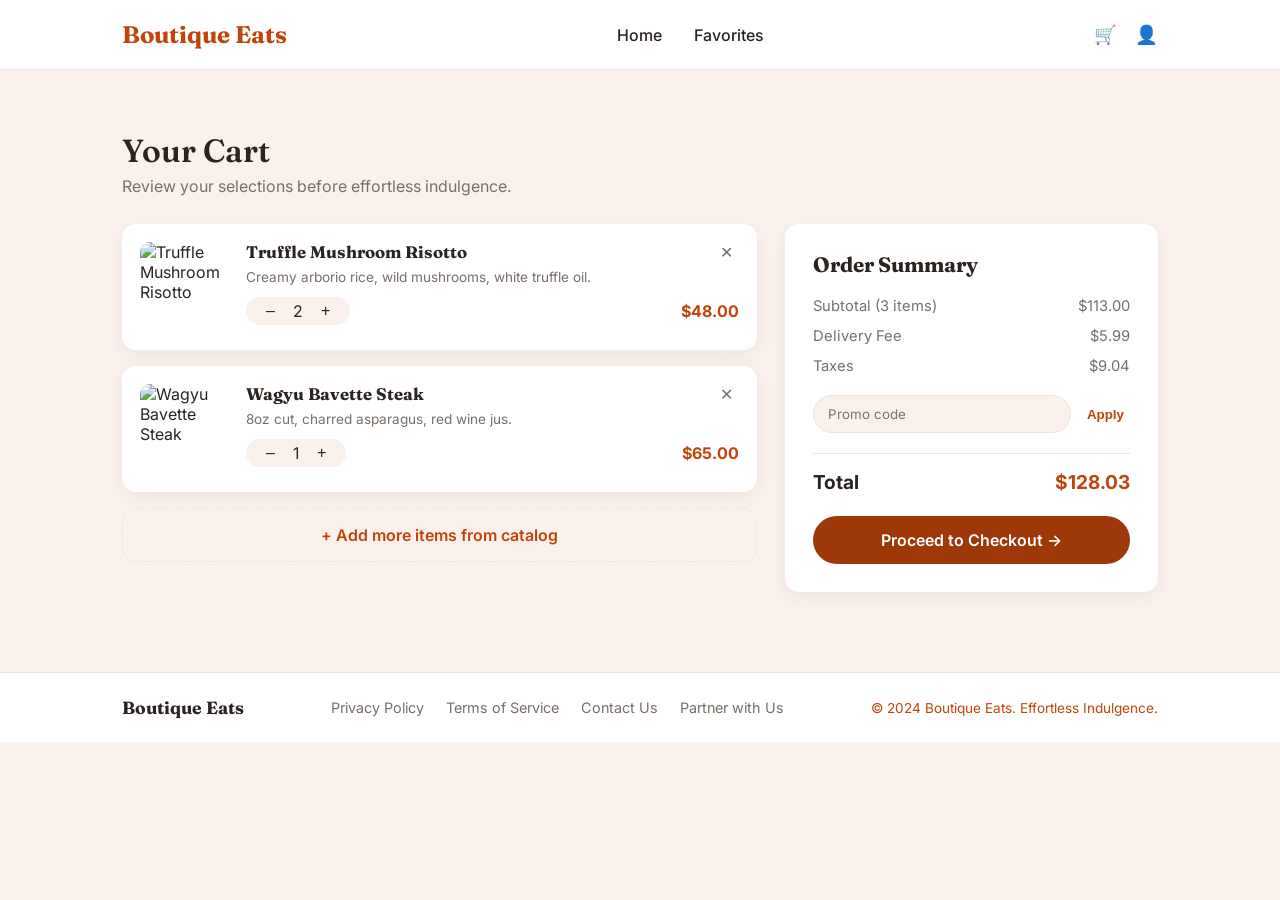
==== cart.html @ 062fc543 "second commit style" ====
<!DOCTYPE html>
<html lang="en">

<head>
    <meta charset="UTF-8">
    <meta name="viewport" content="width=device-width, initial-scale=1.0">
    <title>Your Cart - Boutique Eats</title>
    <link rel="preconnect" href="https://fonts.googleapis.com">
    <link
        href="https://fonts.googleapis.com/css2?family=Fraunces:wght@500;600;700&family=Inter:wght@400;500;600&display=swap"
        rel="stylesheet">
    <link rel="stylesheet" href="cart.css">
</head>

<body>

    <header class="site-header">
        <div class="header-inner">
            <a class="logo" href="index.html">Boutique Eats</a>
            <nav class="main-nav">
                <a href="index.html" class="nav-link">Home</a>
                <a href="favorites.html" class="nav-link">Favorites</a>
            </nav>
            <div class="header-icons">
                <a href="cart.html" class="icon-btn" aria-label="Cart">🛒</a>
                <a href="#" class="icon-btn" aria-label="Account">👤</a>
            </div>
        </div>
    </header>

    <main class="page">
        <h1 class="page-title">Your Cart</h1>
        <p class="page-subtitle">Review your selections before effortless indulgence.</p>

        <div class="cart-layout">
            <div class="cart-items">

                <article class="cart-item" data-price="24.00" data-qty="2">
                    <img src="https://images.unsplash.com/photo-1476124369491-e7addf5db371?w=200"
                        alt="Truffle Mushroom Risotto">
                    <div class="cart-item-info">
                        <div class="cart-item-top">
                            <h3>Truffle Mushroom Risotto</h3>
                            <button class="remove-btn" aria-label="Remove item">✕</button>
                        </div>
                        <p class="cart-item-desc">Creamy arborio rice, wild mushrooms, white truffle oil.</p>
                        <div class="cart-item-bottom">
                            <div class="qty-control">
                                <button class="qty-btn minus">–</button>
                                <span class="qty-value">2</span>
                                <button class="qty-btn plus">+</button>
                            </div>
                            <span class="line-price">$48.00</span>
                        </div>
                    </div>
                </article>

                <article class="cart-item" data-price="65.00" data-qty="1">
                    <img src="https://images.unsplash.com/photo-1544025162-d76694265947?w=200"
                        alt="Wagyu Bavette Steak">
                    <div class="cart-item-info">
                        <div class="cart-item-top">
                            <h3>Wagyu Bavette Steak</h3>
                            <button class="remove-btn" aria-label="Remove item">✕</button>
                        </div>
                        <p class="cart-item-desc">8oz cut, charred asparagus, red wine jus.</p>
                        <div class="cart-item-bottom">
                            <div class="qty-control">
                                <button class="qty-btn minus">–</button>
                                <span class="qty-value">1</span>
                                <button class="qty-btn plus">+</button>
                            </div>
                            <span class="line-price">$65.00</span>
                        </div>
                    </div>
                </article>

                <a href="index.html" class="add-more">+ Add more items from catalog</a>
            </div>

            <aside class="order-summary">
                <h2>Order Summary</h2>
                <div class="summary-row">
                    <span>Subtotal (<span id="item-count">3</span> items)</span>
                    <span id="subtotal">$113.00</span>
                </div>
                <div class="summary-row">
                    <span>Delivery Fee</span>
                    <span>$5.99</span>
                </div>
                <div class="summary-row">
                    <span>Taxes</span>
                    <span id="taxes">$9.04</span>
                </div>

                <div class="promo-row">
                    <input type="text" placeholder="Promo code">
                    <button class="apply-btn">Apply</button>
                </div>

                <div class="summary-total">
                    <span>Total</span>
                    <span id="total">$128.03</span>
                </div>

                <a href="checkout.html" class="checkout-btn">Proceed to Checkout →</a>
            </aside>
        </div>
    </main>

    <footer class="site-footer">
        <div class="footer-inner">
            <span class="footer-logo">Boutique Eats</span>
            <nav class="footer-links">
                <a href="#">Privacy Policy</a>
                <a href="#">Terms of Service</a>
                <a href="#">Contact Us</a>
                <a href="#">Partner with Us</a>
            </nav>
            <span class="footer-copy">© 2024 Boutique Eats. Effortless Indulgence.</span>
        </div>
    </footer>


</body>

</html>
---- cart.css ----
:root {
  --bg: #FBF1EC;
  --card-bg: #FFFFFF;
  --accent: #C1440C;
  --accent-dark: #9E3809;
  --text-dark: #2B2320;
  --text-muted: #7A6F68;
  --border: #EFE3DC;
  --shadow: 0 6px 20px rgba(43, 35, 32, 0.06);
  font-family: 'Inter', sans-serif;
}

* { box-sizing: border-box; }

body {
  margin: 0;
  background: var(--bg);
  color: var(--text-dark);
}

a { text-decoration: none; color: inherit; }

.site-header {
  background: var(--card-bg);
  border-bottom: 1px solid var(--border);
}

.header-inner {
  max-width: 1100px;
  margin: 0 auto;
  padding: 20px 32px;
  display: flex;
  align-items: center;
  justify-content: space-between;
}

.logo {
  font-family: 'Fraunces', serif;
  font-weight: 700;
  font-size: 1.5rem;
  color: var(--accent);
}

.main-nav { display: flex; gap: 32px; }
.nav-link { font-weight: 500; color: var(--text-dark); }
.header-icons { display: flex; gap: 18px; font-size: 1.15rem; }
.icon-btn { color: var(--accent); }

.page {
  max-width: 1100px;
  margin: 0 auto;
  padding: 40px 32px 80px;
}

.page-title {
  font-family: 'Fraunces', serif;
  font-size: 2rem;
  font-weight: 600;
  margin-bottom: 6px;
}

.page-subtitle {
  color: var(--text-muted);
  margin: 0 0 28px;
}

.cart-layout {
  display: grid;
  grid-template-columns: 1.7fr 1fr;
  gap: 28px;
  align-items: start;
}

.cart-items {
  display: flex;
  flex-direction: column;
  gap: 16px;
}

.cart-item {
  background: var(--card-bg);
  border-radius: 14px;
  box-shadow: var(--shadow);
  padding: 18px;
  display: flex;
  gap: 16px;
}

.cart-item img {
  width: 90px;
  height: 90px;
  border-radius: 10px;
  object-fit: cover;
  flex-shrink: 0;
}

.cart-item-info {
  flex: 1;
  display: flex;
  flex-direction: column;
  gap: 6px;
}

.cart-item-top {
  display: flex;
  justify-content: space-between;
  align-items: flex-start;
}

.cart-item-top h3 {
  font-family: 'Fraunces', serif;
  font-size: 1.05rem;
  margin: 0;
}

.remove-btn {
  border: none;
  background: none;
  color: var(--text-muted);
  cursor: pointer;
  font-size: 1rem;
}

.cart-item-desc {
  color: var(--text-muted);
  font-size: 0.85rem;
  margin: 0;
}

.cart-item-bottom {
  display: flex;
  justify-content: space-between;
  align-items: center;
  margin-top: 6px;
}

.qty-control {
  display: flex;
  align-items: center;
  gap: 12px;
  background: var(--bg);
  border-radius: 999px;
  padding: 4px 14px;
}

.qty-btn {
  border: none;
  background: none;
  cursor: pointer;
  font-size: 1rem;
  color: var(--text-dark);
}

.line-price {
  color: var(--accent);
  font-weight: 700;
}

.add-more {
  border: 1.5px dashed var(--border);
  border-radius: 14px;
  text-align: center;
  padding: 16px;
  color: var(--accent);
  font-weight: 600;
}

.order-summary {
  background: var(--card-bg);
  border-radius: 14px;
  box-shadow: var(--shadow);
  padding: 28px;
}

.order-summary h2 {
  font-family: 'Fraunces', serif;
  font-size: 1.3rem;
  margin: 0 0 20px;
}

.summary-row {
  display: flex;
  justify-content: space-between;
  color: var(--text-muted);
  font-size: 0.92rem;
  margin-bottom: 12px;
}

.promo-row {
  display: flex;
  gap: 10px;
  margin: 20px 0;
}

.promo-row input {
  flex: 1;
  padding: 10px 14px;
  border-radius: 999px;
  border: 1px solid var(--border);
  background: var(--bg);
  font-family: inherit;
}

.apply-btn {
  border: none;
  background: none;
  color: var(--accent);
  font-weight: 700;
  cursor: pointer;
}

.summary-total {
  display: flex;
  justify-content: space-between;
  align-items: center;
  font-weight: 700;
  font-size: 1.2rem;
  padding-top: 16px;
  border-top: 1px solid var(--border);
  margin-bottom: 22px;
}

.summary-total span:last-child { color: var(--accent); }

.checkout-btn {
  display: block;
  text-align: center;
  background: var(--accent-dark);
  color: #fff;
  border: none;
  padding: 14px;
  border-radius: 999px;
  font-weight: 600;
  cursor: pointer;
  transition: background 0.15s ease;
}

.checkout-btn:hover { background: var(--accent); }

.site-footer {
  background: var(--card-bg);
  border-top: 1px solid var(--border);
}

.footer-inner {
  max-width: 1100px;
  margin: 0 auto;
  padding: 24px 32px;
  display: flex;
  align-items: center;
  justify-content: space-between;
  flex-wrap: wrap;
  gap: 12px;
}

.footer-logo { font-family: 'Fraunces', serif; font-weight: 700; font-size: 1.1rem; }
.footer-links { display: flex; gap: 22px; color: var(--text-muted); font-size: 0.9rem; }
.footer-copy { color: var(--accent); font-size: 0.85rem; }

@media (max-width: 760px) {
  .cart-layout { grid-template-columns: 1fr; }
  .header-inner, .footer-inner { flex-direction: column; gap: 14px; }
}
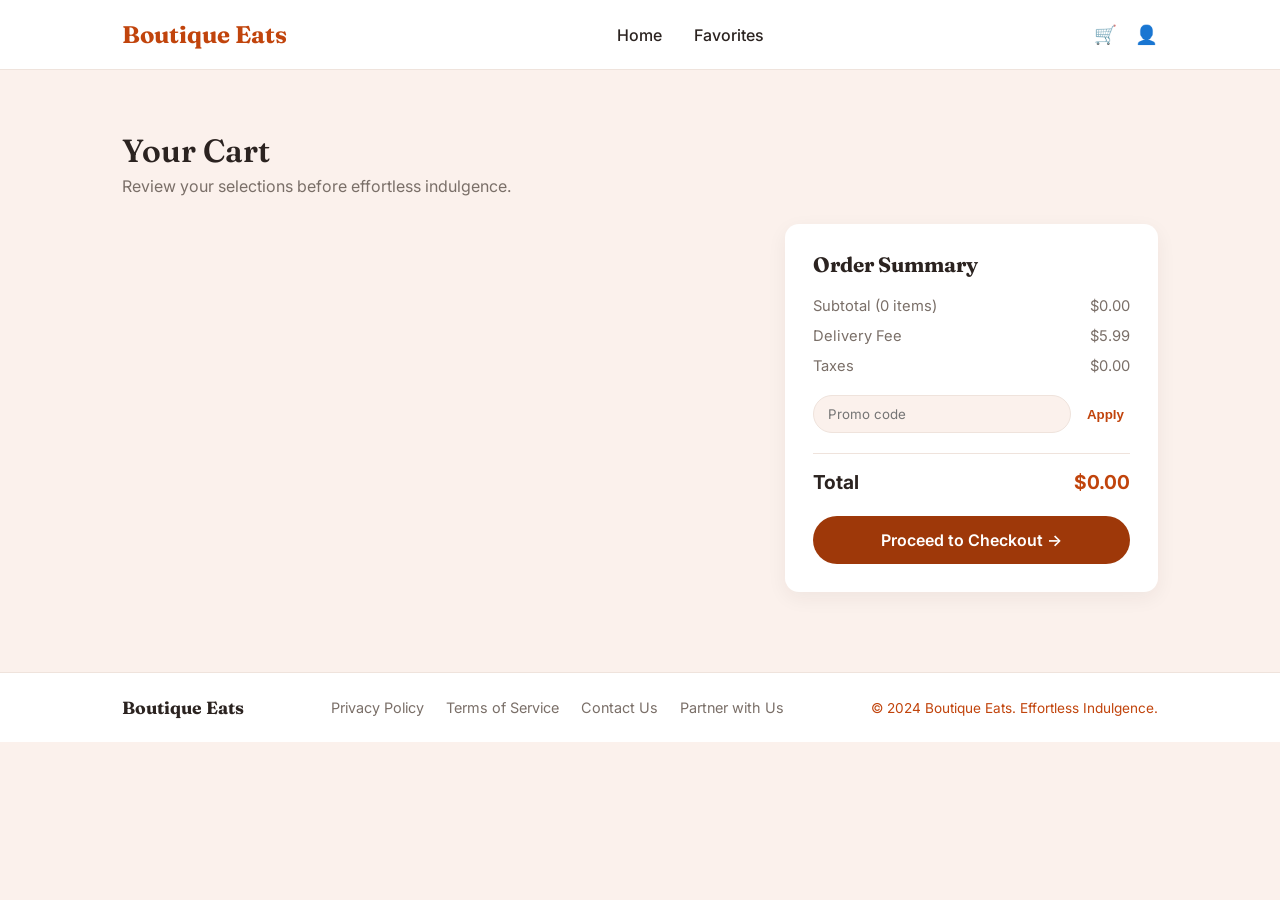
==== commit fa31876f: "second commit" ====
--- a/cart.html
+++ b/cart.html
@@ -1,5 +1,5 @@
 <!DOCTYPE html>
-<html lang="en">
+<html lang="ru">
 
 <head>
     <meta charset="UTF-8">
@@ -7,7 +7,7 @@
     <title>Your Cart - Boutique Eats</title>
     <link rel="preconnect" href="https://fonts.googleapis.com">
     <link
-        href="https://fonts.googleapis.com/css2?family=Fraunces:wght@500;600;700&family=Inter:wght@400;500;600&display=swap"
+        href="https://fonts.googleapis.com/css2?family=Fraunces:wght@600;700&family=Inter:wght@400;500;600&display=swap"
         rel="stylesheet">
     <link rel="stylesheet" href="cart.css">
 </head>
@@ -22,8 +22,8 @@
                 <a href="favorites.html" class="nav-link">Favorites</a>
             </nav>
             <div class="header-icons">
-                <a href="cart.html" class="icon-btn" aria-label="Cart">🛒</a>
-                <a href="#" class="icon-btn" aria-label="Account">👤</a>
+                <a href="cart.html" class="icon-btn">🛒</a>
+                <a href="#" class="icon-btn">👤</a>
             </div>
         </div>
     </header>
@@ -33,56 +33,13 @@
         <p class="page-subtitle">Review your selections before effortless indulgence.</p>
 
         <div class="cart-layout">
-            <div class="cart-items">
-
-                <article class="cart-item" data-price="24.00" data-qty="2">
-                    <img src="https://images.unsplash.com/photo-1476124369491-e7addf5db371?w=200"
-                        alt="Truffle Mushroom Risotto">
-                    <div class="cart-item-info">
-                        <div class="cart-item-top">
-                            <h3>Truffle Mushroom Risotto</h3>
-                            <button class="remove-btn" aria-label="Remove item">✕</button>
-                        </div>
-                        <p class="cart-item-desc">Creamy arborio rice, wild mushrooms, white truffle oil.</p>
-                        <div class="cart-item-bottom">
-                            <div class="qty-control">
-                                <button class="qty-btn minus">–</button>
-                                <span class="qty-value">2</span>
-                                <button class="qty-btn plus">+</button>
-                            </div>
-                            <span class="line-price">$48.00</span>
-                        </div>
-                    </div>
-                </article>
-
-                <article class="cart-item" data-price="65.00" data-qty="1">
-                    <img src="https://images.unsplash.com/photo-1544025162-d76694265947?w=200"
-                        alt="Wagyu Bavette Steak">
-                    <div class="cart-item-info">
-                        <div class="cart-item-top">
-                            <h3>Wagyu Bavette Steak</h3>
-                            <button class="remove-btn" aria-label="Remove item">✕</button>
-                        </div>
-                        <p class="cart-item-desc">8oz cut, charred asparagus, red wine jus.</p>
-                        <div class="cart-item-bottom">
-                            <div class="qty-control">
-                                <button class="qty-btn minus">–</button>
-                                <span class="qty-value">1</span>
-                                <button class="qty-btn plus">+</button>
-                            </div>
-                            <span class="line-price">$65.00</span>
-                        </div>
-                    </div>
-                </article>
-
-                <a href="index.html" class="add-more">+ Add more items from catalog</a>
-            </div>
+            <div class="allCart"></div>
 
             <aside class="order-summary">
                 <h2>Order Summary</h2>
                 <div class="summary-row">
-                    <span>Subtotal (<span id="item-count">3</span> items)</span>
-                    <span id="subtotal">$113.00</span>
+                    <span>Subtotal (<span id="item-count">0</span> items)</span>
+                    <span id="subtotal">$0.00</span>
                 </div>
                 <div class="summary-row">
                     <span>Delivery Fee</span>
@@ -90,7 +47,7 @@
                 </div>
                 <div class="summary-row">
                     <span>Taxes</span>
-                    <span id="taxes">$9.04</span>
+                    <span id="taxes">$0.00</span>
                 </div>
 
                 <div class="promo-row">
@@ -100,7 +57,7 @@
 
                 <div class="summary-total">
                     <span>Total</span>
-                    <span id="total">$128.03</span>
+                    <span id="total">$0.00</span>
                 </div>
 
                 <a href="checkout.html" class="checkout-btn">Proceed to Checkout →</a>
@@ -121,7 +78,7 @@
         </div>
     </footer>
 
-
+    <script src="cart.js"></script>
 </body>
 
 </html>
--- a/cart.css
+++ b/cart.css
@@ -71,22 +71,23 @@
   align-items: start;
 }
 
-.cart-items {
+.allCart {
   display: flex;
   flex-direction: column;
   gap: 16px;
 }
 
-.cart-item {
+.allCart > div {
   background: var(--card-bg);
   border-radius: 14px;
+  overflow: hidden;
   box-shadow: var(--shadow);
-  padding: 18px;
   display: flex;
   gap: 16px;
-}
-
-.cart-item img {
+  padding: 14px;
+}
+
+.allCart > div img {
   width: 90px;
   height: 90px;
   border-radius: 10px;
@@ -94,75 +95,24 @@
   flex-shrink: 0;
 }
 
-.cart-item-info {
-  flex: 1;
-  display: flex;
-  flex-direction: column;
-  gap: 6px;
-}
-
-.cart-item-top {
-  display: flex;
-  justify-content: space-between;
-  align-items: flex-start;
-}
-
-.cart-item-top h3 {
+.allCart > div h1 {
   font-family: 'Fraunces', serif;
   font-size: 1.05rem;
-  margin: 0;
-}
-
-.remove-btn {
-  border: none;
-  background: none;
-  color: var(--text-muted);
-  cursor: pointer;
-  font-size: 1rem;
-}
-
-.cart-item-desc {
+  margin: 0 0 6px;
+}
+
+.allCart > div p {
   color: var(--text-muted);
   font-size: 0.85rem;
+  line-height: 1.4;
+  margin: 0 0 8px;
+}
+
+.allCart > div h3 {
+  color: var(--accent);
+  font-weight: 700;
+  font-size: 1rem;
   margin: 0;
-}
-
-.cart-item-bottom {
-  display: flex;
-  justify-content: space-between;
-  align-items: center;
-  margin-top: 6px;
-}
-
-.qty-control {
-  display: flex;
-  align-items: center;
-  gap: 12px;
-  background: var(--bg);
-  border-radius: 999px;
-  padding: 4px 14px;
-}
-
-.qty-btn {
-  border: none;
-  background: none;
-  cursor: pointer;
-  font-size: 1rem;
-  color: var(--text-dark);
-}
-
-.line-price {
-  color: var(--accent);
-  font-weight: 700;
-}
-
-.add-more {
-  border: 1.5px dashed var(--border);
-  border-radius: 14px;
-  text-align: center;
-  padding: 16px;
-  color: var(--accent);
-  font-weight: 600;
 }
 
 .order-summary {
@@ -232,7 +182,6 @@
   border-radius: 999px;
   font-weight: 600;
   cursor: pointer;
-  transition: background 0.15s ease;
 }
 
 .checkout-btn:hover { background: var(--accent); }
